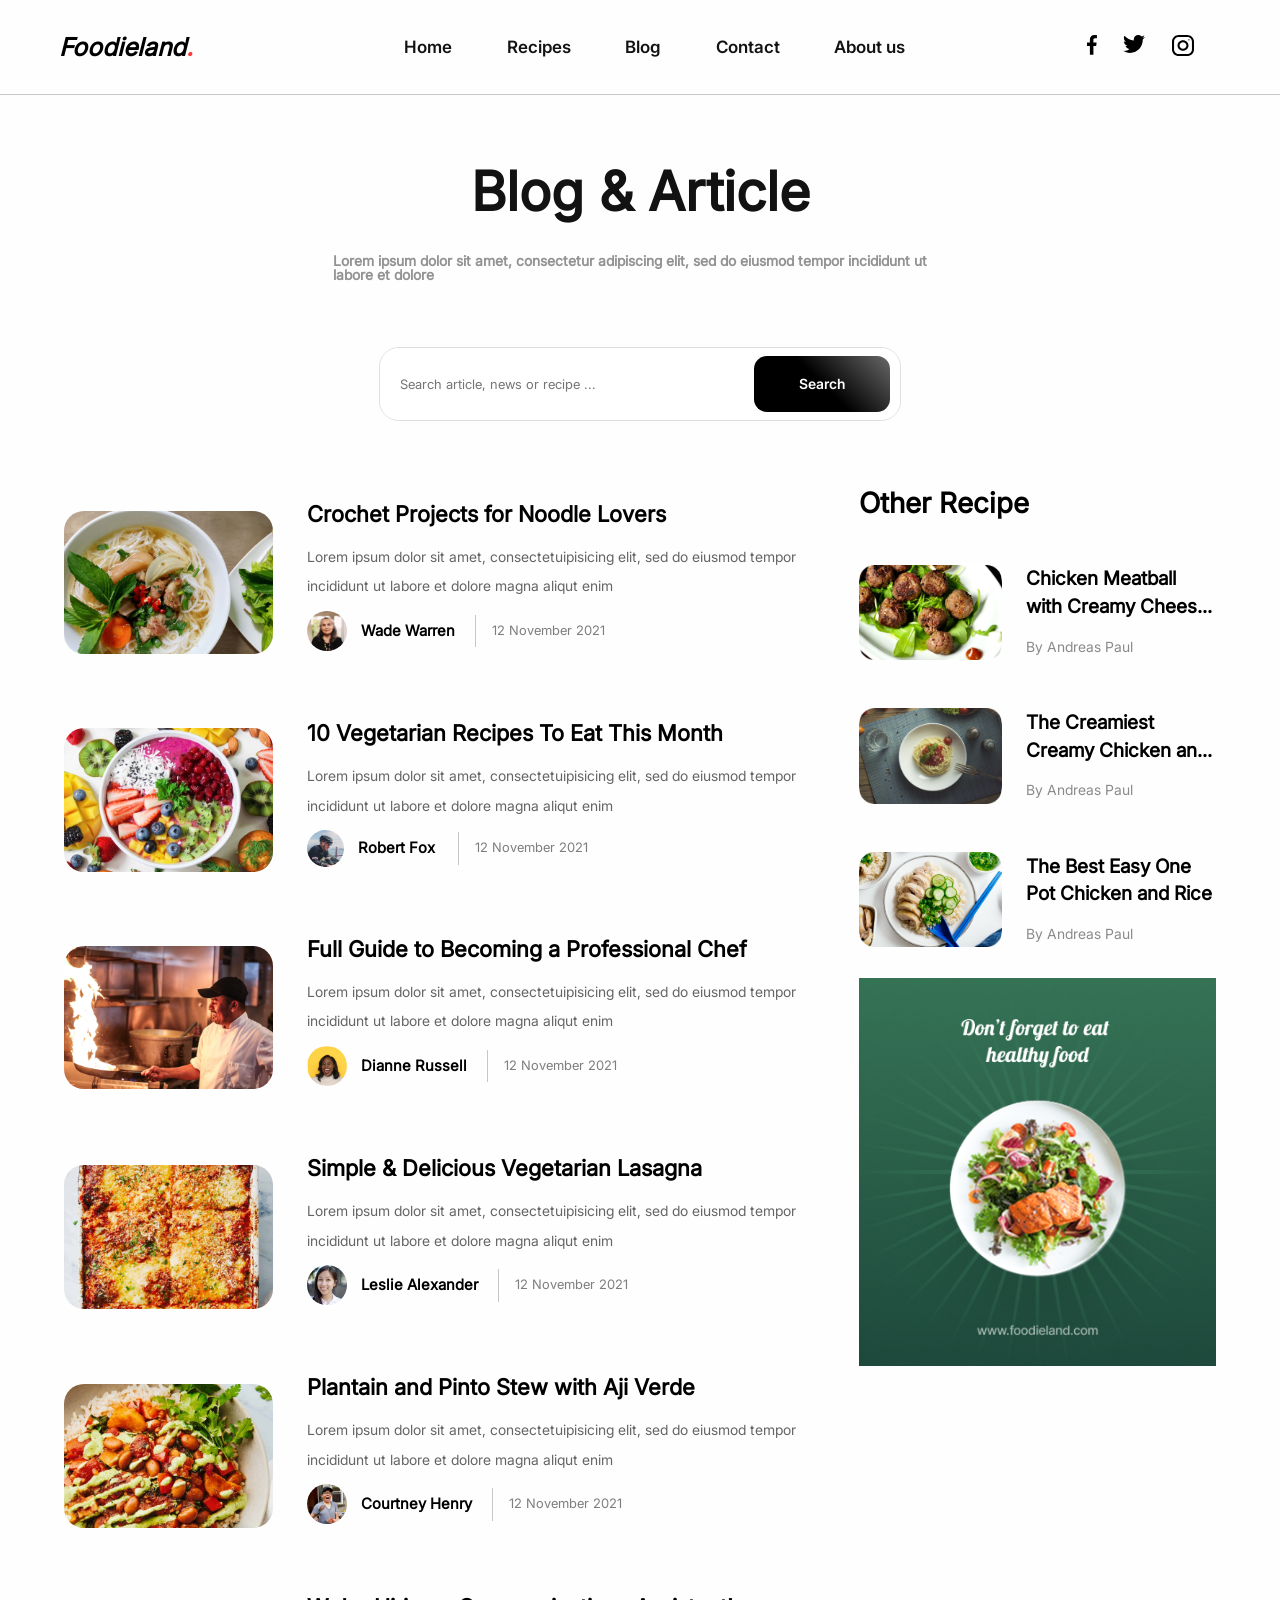
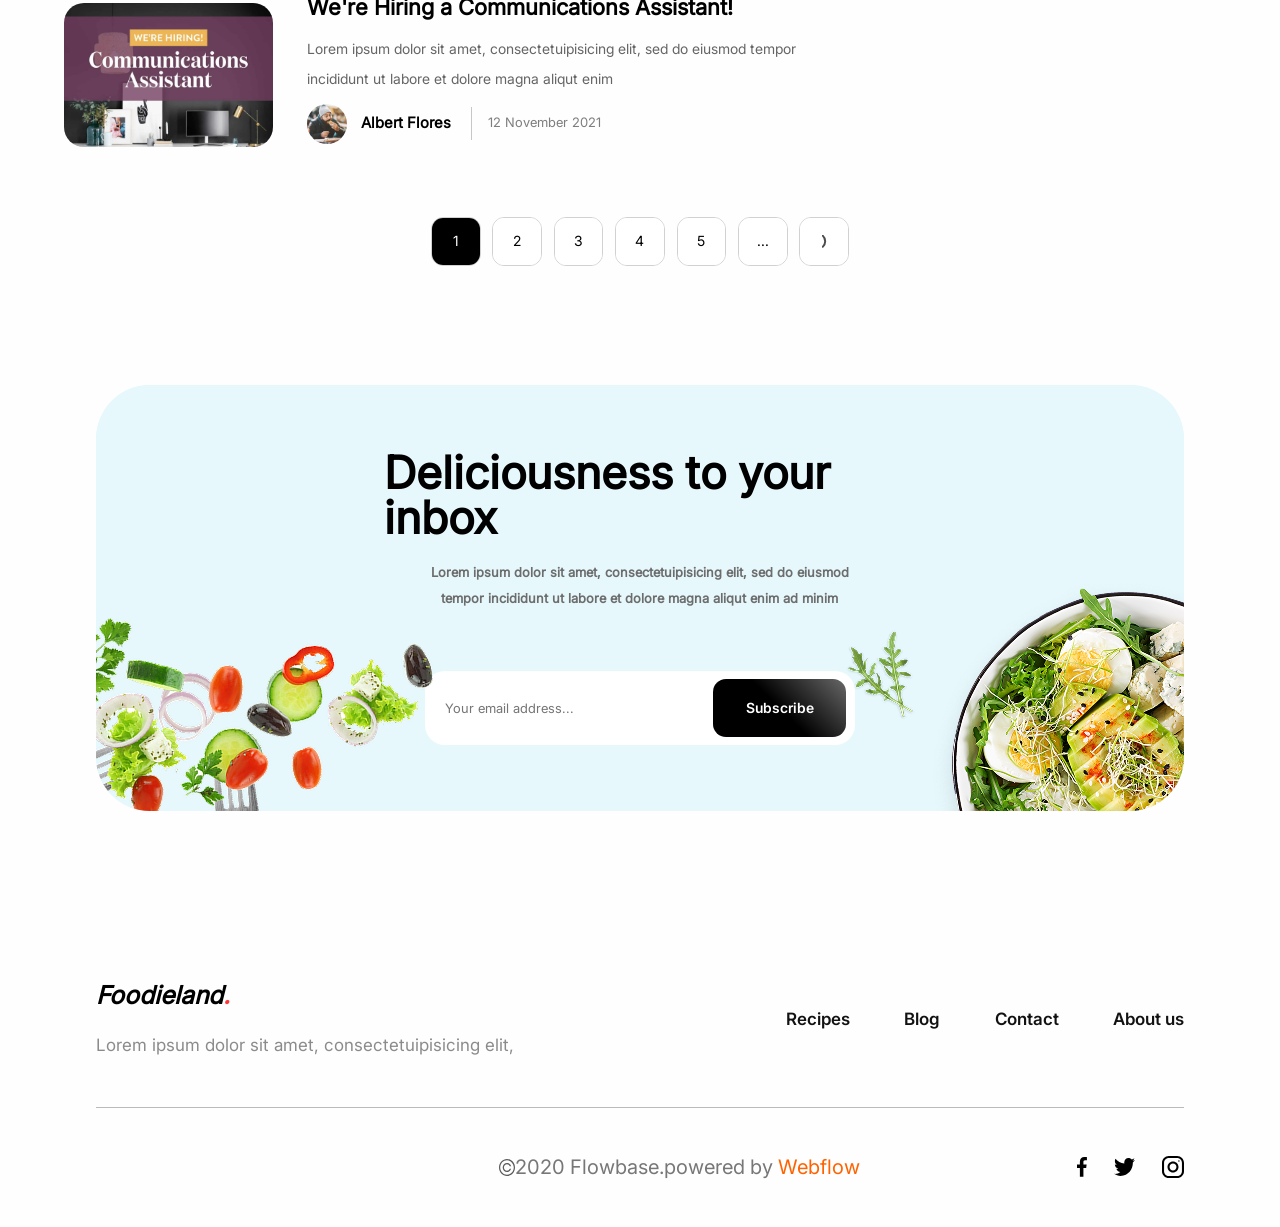
==== html/blog.html @ 805e1e88 "first phase was complete" ====
<!DOCTYPE html>
<html lang="en">
<head>
    <meta charset="UTF-8">
    <meta name="viewport" content="width=device-width, initial-scale=1.0">
    <title>Blog & Article</title>
    <link rel="stylesheet" href="../css/reset.css">
    <link rel="stylesheet" href="../css/style.css">
</head>
<body>
    <header>
        <span class="logo">
            Foodieland<span>.</span>
        </span>
        <ul class="menu">
            <li class="font-SemiBold">Home</li>
            <li class="font-SemiBold">Recipes</li>
            <li class="font-SemiBold">Blog</li>
            <li class="font-SemiBold">Contact</li>
            <li class="font-SemiBold">About us</li>
        </ul>
        <ul class="social">
            <li><a href="#"><img src="../icons/001-facebook.svg"></a></li>
            <li><a href="#"><img src="../icons/003-twitter.svg"></a></li>
            <li><a href="#"><img src="../icons/004-instagram.svg"></a></li>
        </ul>
    </header>
    <!-- main content -->
     <main class="full-w">
        <div class="blog-main">
            <h1 class="title">Blog & Article</h1>
            <h2 class="subtitle">Lorem ipsum dolor sit amet, consectetur adipiscing elit, sed do eiusmod tempor incididunt ut labore et dolore</h2>
            <div class="row-input no-blur">
                <input type="text" placeholder="Search article, news or recipe ..." class="email-input no-blur" name="Search" id="Search">
                <input type="submit"  name="Search" id="Search" class="email-botton font-SemiBold no-blur" value="Search">
            </div>
        </div>
         <!-- Ingredients section -->
          <section class="ingredients-section with-container-2">
            <div class="send-deta-ingredients-wrappper">
                <ul class="blog-item-wrapper">
                    <li class="blog-item">
                        <div class="blog-item-img">
                            <img src="../img/BlogListPage/Mask Group.png">
                        </div>
                        <div class="blog-item-content">
                            <div class="top-content">
                                <h3 class="title">Crochet Projects for Noodle Lovers</h3>
                                <h4 class="description">
                                    Lorem ipsum dolor sit amet, consectetuipisicing elit, sed do
                                    eiusmod tempor incididunt ut labore et dolore magna aliqut enim
                                </h4>
                            </div>
                            <ul class="blog-item-details">
                                <li>
                                    <img src="../img/BlogListPage/Ellipse 2 (5).svg">
                                    <h5>Wade Warren</h5>
                                </li>
                                <li>
                                    <h5>12 November 2021</h5>
                                </li>
                            </ul>
                        </div>
                    </li>
                    <li class="blog-item">
                        <div class="blog-item-img">
                            <img src="../img/BlogListPage/Mask Group (1).png">
                        </div>
                        <div class="blog-item-content">
                            <div class="top-content">
                                <h3 class="title">10 Vegetarian Recipes To Eat This Month</h3>
                                <h4 class="description">
                                    Lorem ipsum dolor sit amet, consectetuipisicing elit, sed do
                                    eiusmod tempor incididunt ut labore et dolore magna aliqut enim
                                </h4>
                            </div>
                            <ul class="blog-item-details">
                                <li>
                                    <img src="../img/BlogListPage/Ellipse 2 (4).svg">
                                    <h5>Robert Fox</h5>
                                </li>
                                <li>
                                    <h5>12 November 2021</h5>
                                </li>
                            </ul>
                        </div>
                    </li>
                    <li class="blog-item">
                        <div class="blog-item-img">
                            <img src="../img/BlogListPage/Mask Group (2).png">
                        </div>
                        <div class="blog-item-content">
                            <div class="top-content">
                                <h3 class="title">Full Guide to Becoming a Professional Chef</h3>
                                <h4 class="description">
                                    Lorem ipsum dolor sit amet, consectetuipisicing elit, sed do
                                    eiusmod tempor incididunt ut labore et dolore magna aliqut enim
                                </h4>
                            </div>
                            <ul class="blog-item-details">
                                <li>
                                    <img src="../img/BlogListPage/Ellipse 2 (3).svg">
                                    <h5>Dianne Russell</h5>
                                </li>
                                <li>
                                    <h5>12 November 2021</h5>
                                </li>
                            </ul>
                        </div>
                    </li>
                    <li class="blog-item">
                        <div class="blog-item-img">
                            <img src="../img/BlogListPage/Mask Group (3).png">
                        </div>
                        <div class="blog-item-content">
                            <div class="top-content">
                                <h3 class="title">Simple & Delicious Vegetarian Lasagna</h3>
                                <h4 class="description">
                                    Lorem ipsum dolor sit amet, consectetuipisicing elit, sed do
                                    eiusmod tempor incididunt ut labore et dolore magna aliqut enim
                                </h4>
                            </div>
                            <ul class="blog-item-details">
                                <li>
                                    <img src="../img/BlogListPage/Ellipse 2 (2).svg">
                                    <h5>Leslie Alexander</h5>
                                </li>
                                <li>
                                    <h5>12 November 2021</h5>
                                </li>
                            </ul>
                        </div>
                    </li>
                    <li class="blog-item">
                        <div class="blog-item-img">
                            <img src="../img/BlogListPage/Mask Group (4).png">
                        </div>
                        <div class="blog-item-content">
                            <div class="top-content">
                                <h3 class="title">Plantain and Pinto Stew with Aji Verde</h3>
                                <h4 class="description">
                                    Lorem ipsum dolor sit amet, consectetuipisicing elit, sed do
                                    eiusmod tempor incididunt ut labore et dolore magna aliqut enim
                                </h4>
                            </div>
                            <ul class="blog-item-details">
                                <li>
                                    <img src="../img/BlogListPage/Ellipse 2 (1).svg">
                                    <h5>Courtney Henry</h5>
                                </li>
                                <li>
                                    <h5>12 November 2021</h5>
                                </li>
                            </ul>
                        </div>
                    </li>
                    <li class="blog-item">
                        <div class="blog-item-img">
                            <img src="../img/BlogListPage/Mask Group (5).png">
                        </div>
                        <div class="blog-item-content">
                            <div class="top-content">
                                <h3 class="title">We're Hiring a Communications Assistant!</h3>
                                <h4 class="description">
                                    Lorem ipsum dolor sit amet, consectetuipisicing elit, sed do
                                    eiusmod tempor incididunt ut labore et dolore magna aliqut enim
                                </h4>
                            </div>
                            <ul class="blog-item-details">
                                <li>
                                    <img src="../img/BlogListPage/Ellipse 2.svg">
                                    <h5>Albert Flores</h5>
                                </li>
                                <li>
                                    <h5>12 November 2021</h5>
                                </li>
                            </ul>
                        </div>
                    </li>
                </ul>
            </div>
            <!-- other recipe item -->
            <div class="other-recipe">
                <h3 class="other-recipe-title">Other Recipe</h3>
                <!-- item1 -->
                <div class="other-recipe-item">
                    <div class="image-wrapper">
                        <img src="../img/Recipe-Details/Mask Group.png">
                    </div>
                    <div class="recipe-item-detail">
                        <h3 class="recipe-item-title">
                            Chicken Meatball
                            with Creamy Chees...
                        </h3>
                        <h4 class="recipe-item-author">
                            By Andreas Paul
                        </h4>
                    </div>
                </div>
                <!-- item2 -->
                <div class="other-recipe-item">
                    <div class="image-wrapper">
                        <img src="../img/Recipe-Details/Mask Group (1).png">
                    </div>
                    <div class="recipe-item-detail">
                        <h3 class="recipe-item-title">
                            The Creamiest
                            Creamy Chicken an...
                        </h3>
                        <h4 class="recipe-item-author">
                            By Andreas Paul
                        </h4>
                    </div>
                </div>
                <!-- item3 -->
                <div class="other-recipe-item">
                    <div class="image-wrapper">
                        <img src="../img/Recipe-Details/Mask Group (2).png">
                    </div>
                    <div class="recipe-item-detail">
                        <h3 class="recipe-item-title">
                            The Best Easy One
                            Pot Chicken and Rice
                        </h3>
                        <h4 class="recipe-item-author">
                            By Andreas Paul
                        </h4>
                    </div>
                </div>
                <img src="../img/homepage/Ads.png">
            </div>
          </section>
          <nav class="blog-pagination">
            <ul>
                <li class="active"><a href="#">1</a></li>
                <li><a href="#">2</a></li>
                <li><a href="#">3</a></li>
                <li><a href="#">4</a></li>
                <li><a href="#">5</a></li>
                <li><a href="#">...</a></li>
                <li><a href="#"><img src="../img/BlogListPage/Vector 8.svg"></a></li>
            </ul>
          </nav>
         <section class="email-box m-t-section with-container">
            <div class="layer-2"></div>
            <form class="get-deta no-blur" action="post">
                <h2 class="overlay no-blur">
                    Deliciousness to your inbox
                </h2>
                <h3 class="overlay no-blur">
                    Lorem ipsum dolor sit amet, consectetuipisicing elit, sed do eiusmod tempor 
                    incididunt ut labore et dolore magna aliqut enim ad minim
                </h3>
                <div class="row-input no-blur">
                    <input type="text" placeholder="Your email address..." class="email-input no-blur" name="email-box" id="email-box">
                    <input type="submit"  name=" Subscribe" id="Subscribe" class="email-botton font-SemiBold no-blur" value="Subscribe">
                </div>
            </form>
                <div class="image-wrapper-left">
                    <img src="../img/homepage/salad.png" alt="">
                </div>
                <div class="image-wrapper-right">
                    <img src="../img/homepage/Photo.png" alt="">
                </div>
         </section>
     </main>
     <footer class="footer m-t-section with-container">
        <div class="top-footer">
            <div class="top-left-wrapper">
                <span class="logo">
                    Foodieland<span>.</span>
                </span>
                <h3>
                    Lorem ipsum dolor sit amet, consectetuipisicing elit, 
                </h3>
            </div>
            <div class="top-right-wrapper">
                <ul class="menu-footer">
                    <li class="font-SemiBold">Recipes</li>
                    <li class="font-SemiBold">Blog</li>
                    <li class="font-SemiBold">Contact</li>
                    <li class="font-SemiBold">About us</li>
                </ul>
            </div>
        </div>
        <div class="bottom-footer">
            <div class="left-footer">
                <img src="../icons/copyright.svg" class="copy-right">
                <h3 class="first-p">2020 Flowbase.powered by</h3>
                <h3 class="second-p">Webflow</h3>
            </div>
            <ul class="social-footer">
            <li><a href="#"><img src="../icons/001-facebook.svg"></a></li>
            <li><a href="#"><img src="../icons/003-twitter.svg"></a></li>
            <li><a href="#"><img src="../icons/004-instagram.svg"></a></li>
            </ul>
        </div>
     </footer>
     <script src="../js/input-component.js"></script>
</body>
</html>
---- css/style.css ----
/* global-class  */
.full-w {
    width: 100%;
}

.with-container {
    width: 85%;
}

.with-container-2 {
    width: 90%;
}

.m-t-section {
    margin-top: 12rem;
}

/* header-content  */
header {
    width: 100%;
    padding: 3.5rem 6rem;
    border-bottom: 1px solid #c8c8c8;
    display: flex;
    justify-content: space-between;
}

.logo {
    font-size: 2.5rem;
    font-style: italic;
    font-weight: bold;
}

.logo span {
    color: #ff3939;
}

.menu {
    display: flex;
    padding-top: 0.37rem;
    margin-left: 3rem;
}

.menu li {
    font-size: 1.76rem;
    margin-right: 5.5rem;
    color: #121212;
    transform: translateY(0px);
    transition: all .2s ease;
    cursor: pointer;
}

.menu li:hover {
    transform: translateY(2px);
    color: #df3756;
}

.menu li:last-child{
    margin-right: 0;
}

.social {
    display: flex;
}

.social li {
    margin-right: 2.7rem;
    transform: translateY(0px);
    transition: all .2s ease;
}

.social li:hover {
    transform: translateY(2px)
}

.social li img {
    max-height: 2.2rem;
}

main {
    display: flex;
    flex-direction: column;
    align-items: center;
    margin-top: 4rem;
}

/* slider content  */

.slider {
    display: flex;
    width: 100%;
    overflow: hidden;
    position: relative;
    height: 54rem;
}

.slider-item {
    width: 85%;
    height: 92%;
    background-color: #e6f9fd;
    border-radius: 45px;
    position: absolute;
    top: 4%;
    display: flex;
    overflow: hidden;
}

.slider-item:nth-child(1) {
    left: -81.5%;
}

.slider-item:nth-child(2) {
    left: 0;
    right: 0;
    top: 0;
    margin: auto;
    height: 100%;
}

.slider-item:nth-child(3) {
    right: -81.5%;
}

/* slider right content */

.right-wrapper {
    position: relative;
    width: 50%;
    height: 100%;
}

.slider-image {
    width: 100%;
    height: 100%;
    object-fit: cover;
}

.slider-badge {
    position: absolute;
    left: -9%;
    max-width: 12rem;
    top: 9%;
    transition: transform 1s ease;
    z-index: 2;
}

.slider-badge:hover {
    transform: rotate(360deg);
}

/* left wrapper content */

.slider-row-top {
    display: flex;
    flex-direction: column;
    width: 100%;
    height: fit-content;
}

.left-wrapper {
    width: 50%;
    display: flex;
    flex-direction: column;
    justify-content: space-between;
    padding: 4rem;
}

.hot-recepies {
    background-color: #fff !important;
    box-shadow: 6px 4px 14px -5px rgba(0, 0, 0, 0.26);
}

.mark {
    display: flex;
    padding: 1rem 1.5rem;
    width: fit-content;
    height: auto;
    border-radius: 30px;
    align-items: center;
    font-size: 1.2rem;
    background-color: #dbedf1;
    

}

.mark img {
    max-height: 2rem;
    margin-right: 1rem;
}

.slider-title {
    margin-top: 2.7rem;
    font-size: 6rem;
    max-width: 80%;
    line-height: 7.8rem;
}

.slider-p {
    margin-top: 2rem;
    font-size: 1.6rem;
    max-width: 96%;
    line-height: 2.8rem;
    color: #676767;
}

.mark-row {
    display: flex;
    width: 37%;
    justify-content: space-between;
    margin-top: 2.5rem;
    
}

.mark-row .mark {
    width: 12rem !important;
    margin-right: 1.5rem;
    padding: 0.8rem 1.2rem;
    font-size: 1.12rem;
    color: #4f4f4f;
    white-space: nowrap;
    cursor: pointer;
    transition: all .7s ease;

}

.mark-row .mark:hover {
    padding: 7% 180% 7% 10%;
    color: #ffffff;
    font-size: 1.5rem;
    background-color: #84c5f7;
    margin: 0 1rem;
    box-shadow: 6px 20px 30px -5px rgba(0, 0, 0, 0.26);
}


.mark pre{
  font-size: 0;
  opacity: 0;
  transform: translateY(10px);
  transition: 0.4s ease-out;

}

.mark:hover pre {
  font-size: 1.5rem;
  font-style: italic;
  color: #ffffff;
  height: 100%;
  width: 100%;
  opacity: 1;
  transform: translateY(0);
}

.mark-row .mark img {
    max-height: 1.7rem;
    margin-right: 0.7rem;
}

.slider-row-bottom {
    display: flex;
    justify-content: space-between;
    align-items: center;
    width: 100%;
    height: fit-content;
}

.author-wrapper {
    display: flex;
    align-items: center;
    transition: all .5s ease-out;
}

.author-wrapper:hover {
    scale: 1.1;
    margin-left: 1.5rem;
    background-color: rgb(255, 255, 255,0.5);
    border-radius: 30px;
    padding-right:1.5rem;
    box-shadow: 12px 20px 15px -5px rgba(0, 0, 0, 0.26);
}

.author-wrapper img {
    max-width: 4rem;
    margin-right: 1.5rem;
}

.author-wrapper ul {
    display: flex;
    flex-direction: column;
}

.author-wrapper ul li {
    font-size: 1.23rem;
}

.author-wrapper ul li:nth-child(1) {
    margin-bottom: 0.7rem;
}

.slider-btn {
    display: flex;
    width: fit-content;
    padding: 1.2rem 2.4rem 1.3rem;
    height: fit-content;
    border: none;
    background-color: #000000;
    font-size: 1.1rem;
    color: #e6f9fd;
    align-items: center;
    border-radius: 13px;
    cursor: pointer;
    background: linear-gradient(45deg, #000000, #000000, #bebebe);
    background-size: 200%;
    transform: translateY(0px);
    transition: all .7s ease;
}

.slider-btn:hover {
    scale: 1.25;
    background-position: right;
    box-shadow: 12px 20px 15px -5px rgba(0, 0, 0, 0.26);
}

.slider-btn img {
    max-width: 2rem;
    margin-left: 1.5rem;
}

/* category section */

.category {
    display: flex;
    flex-direction: column;
}

.row-title {
    display: flex;
    justify-content: space-between;
    align-items: center;
}

.row-title h2 {
    font-size: 3rem;
    padding-bottom: 1.6rem;
}

.row-title a {
    display: flex;
    padding: 1.6rem 1.8rem;
    background-color: #e6f9fd;
    border-radius: 12px;
    font-size: 1.4rem;
    color: #121212;
    transition: all .4s ease;
}

.row-content {
    display: flex;
    align-items: center;
    justify-content: space-between;
    margin-top: 4.5rem;
}

.category-item {
    width: 14%;
    border-radius: 32px;
    overflow: hidden;
    display: flex;
    flex-direction: column;
    justify-content: space-between;
    align-items: center;
    padding-bottom: 3rem;
    position: relative;
    height: 19rem;
    transition: all .7s ease;
}

.category-item .bg {
    position: absolute;
    bottom: 0;
    width: 100%;
    height: 70%;
    z-index: 1;
}

.category-item .bg-1 {
    background: linear-gradient(180deg, #fefefe, #f7f8f5, #f1f3ed);
    transition: all 0.7s;
}

.category-item .bg-2 {
    background: linear-gradient(180deg, #fefefe, #f8fcf6, #f1f9ed);
}

.category-item .bg-3 {
    background: linear-gradient(180deg, #fefefe, #fcf4f3, #f9eae9);
}

.category-item .bg-4 {
    background: linear-gradient(180deg, #fefefe, #fdfaf3, #fdf6e8);
}

.category-item .bg-5 {
    background: linear-gradient(180deg, #fefefe, #fff6e4, #ffaa0039);
}

.category-item .bg-6 {
    background: linear-gradient(180deg, #fefefe, #f8f2f2, #65000037);
}

.category-item img {
    max-width: 50%;
    z-index: 2;
}

.category-item h3 {
    font-size: 1.7rem;
    z-index: 2;
}

.shadow-1 {
    filter: drop-shadow(7px 17px 13px #d9dad6);
}

.shadow-2 {
    filter: drop-shadow(7px 17px 13px #cde0ce);
}

.shadow-3 {
    filter: drop-shadow(7px 17px 13px #f3d8d6);
}

.shadow-4 {
    filter: drop-shadow(7px 17px 13px #f9f0de);
}

.shadow-5 {
    filter: drop-shadow(7px 17px 13px #efe6d7);
}

.shadow-6 {
    filter: drop-shadow(7px 17px 13px #f6d2d3);
}

.category-item:hover {
    scale: 1.17;
    border-bottom: rgb(255, 130, 151)000000 solid;
    border-radius: 10px;
    border-width: 5px;
    margin-left: 5%;
    margin-right: 5%;
}

.row-title a:hover{
    color: #83e2ff;
    background-color: #000000c1;
    scale: 1.1;
    border-radius: 25px;
}

/* product section */

.product-section {
    display: flex;
    flex-direction: column;
    align-items: center;
}

.title {
    font-size: 3.5rem;
    margin-bottom: 2rem;
}

.description {
    font-size: 1.6rem;
    max-width: 51%;
    text-align: center;
    line-height: 3rem;
}

.product-section .row-content {
    display: flex;
    align-items: center;
    justify-content: space-between;
}

.product-section .item {
    display: flex;
    flex-direction: column;
    align-items: flex-start;
    padding: 2rem;
    background: linear-gradient(180deg, #fefefe, #f3fbfd, #e6f8fc);
    border-radius: 20px;
    overflow: hidden;
    width: 31%;
    transition: all 0.5s ease-in-out;
}

.product-section .img-wrapper {
    width: 100%;
    height: 26.5rem;
    overflow: hidden;
    border-radius: 20px;
    position: relative;
}

.product-section .img-wrapper .image {
    width: 100%;
    height: 100%;
}

.product-section .like-btn {
    position: absolute;
    top: 6%;
    right: 4%;
    width: 4.8rem;
    height: 4.8rem;
    background-color: #fff;
    border-radius: 50%;
    display: flex;
    justify-content: center;
    align-items: center;
    transition: all .2s ease;
    cursor: pointer;
}

.product-section .like-btn img {
    max-width: 100%;
}

.product-section .item-title {
    max-width: 98%;
    font-size: 2rem;
    padding-right: 7%;
    padding-left: 1%;
    margin-top: 2rem;
    line-height: 3rem;
    margin-bottom: 2rem;
}

.product-section .row-details {
    display: flex;
    align-items: center;
    padding-left: 1%;
}

.product-section .row-details li {
    display: flex;
    align-items: center;
}

.product-section .row-details li:nth-child(1) {
    margin-right: 2rem;
}

.product-section .row-details img {
    max-width: 2rem;
    margin-right: 1rem;
}

.product-section .row-details h5 {
    font-size: 1.14rem;
    color: #6c6c6c;
}

.item-banner {
    width: 31%;
    height: 100%;
    overflow: hidden;
}

.item-banner img {
    width: 100%;
    height: 100%;
    object-fit: cover;
}


.product-section .item:hover {
    scale: 1.1;
    background: linear-gradient(180deg, #fbfeff84, #69b4ff84, #52d7ff84);
    box-shadow: 0 0 25px rgba(0, 255, 200, 0.3);
    transform: translate(0, -2%);
    animation: illumante 2s ease-in-out infinite;
}

@keyframes illumante {
    0% {
        box-shadow: 0 0 25px rgba(0, 255, 200, 0.3);
    }
    50% {
        box-shadow: 0 0 25px rgba(0, 255, 200, 0.7);
    }
    100% {
        box-shadow: 0 0 25px rgba(0, 255, 200, 0.3);
    }
}

.product-section:hover .img-wrapper img {
    filter: blur(3px) brightness(0.5);
    transition: 0.3s;
}

.product-section .item:hover .img-wrapper img {
    filter: blur(0) brightness(1);
}

/* chief-section */
.chief-section {
    display: flex;
    flex-direction: row-reverse;
    align-items: center;
    justify-content: space-between;
}

.chief-section .right-wrapper {
    position: relative;
    width: 49%;
    display: flex;
    justify-content: center;
}

.color-layer {
    position: absolute;
    bottom: 0;
    right: 0;
    width: 90%;
    height: 100%;
    z-index: 1;
    background: linear-gradient(180deg, #fefefe, #f3fbfd, #e6f8fc);
    border-radius: 20px;
    border-top-left-radius: 0;
    border-top-left-radius: 0;
}

.chief-section .right-wrapper .chief {
    max-width: 92%;
    z-index: 2;
    transform: translateX(-2%);
    transition: all .4s ease;
}

.chief-section .right-wrapper:hover .chief {
    transform: translateX(1%);
}

.chief-layer {
    position: absolute;
    width: 100%;
    height: 100%;
    z-index: 3;
}

.chief-section .chief-layer .images-float {
    width: 100%;
    height: 100%;
    position: relative;
}

.chief-section .chief-layer .images-float li {
    position: absolute;
    width: fit-content;
    height: fit-content;
    transform: scale(0.9);
}

.chief-section .chief-layer .images-float li:nth-child(1) {
    top: 27%;
    right: 4%;
}

.chief-section .chief-layer .images-float li:nth-child(2) {
    top: 3%;
    left: 17%;
}

.chief-section .chief-layer .images-float li:nth-child(3) {
    left: 6%;
    bottom: 20%;
}

.chief-section .chief-layer .images-float li:nth-child(4) {
    top: 12%;
    right: 23%;
}

.chief-section .left-wrapper {
    width: 50%;
    display: flex;
    flex-direction: column;
    height: fit-content;
}

.chief-section .left-wrapper .title {
    font-size: 4rem;
    margin-bottom: 2rem;
    max-width: 79%;
    line-height: 6rem;
    white-space: pre-line;
}

.chief-section .left-wrapper .desc {
    max-width: 100%;
    font-size: 1.4rem;
    color: #707070;
    line-height: 2.2rem;
    margin-bottom: 4rem;
}

.chief-section .left-wrapper a {
    display: flex;
    width: fit-content;
    padding: 1.8rem 3.8rem;
    height: fit-content;
    border: none;
    background: linear-gradient(45deg, #000000, #000000, #8a8a8a);
    font-size: 1.3rem;
    color: #ffffff;
    align-items: center;
    border-radius: 13px;
    cursor: pointer;
    background-size: 200%;
    transform: translateY(0px);
    transition: all .6s ease;
}

.chief-section .left-wrapper a:hover {
    scale: 1.2;
    background-position: right;
    box-shadow: 12px 20px 15px -5px rgba(0, 0, 0, 0.26);
}

/* instagram section */

.instagram-section {
    min-height: 100vh;
    background: linear-gradient(180deg, #fefefe, #f3fbfd, #e6f8fc);
    overflow: hidden;
    display: flex;
    flex-direction: column;
    align-items: center;
    padding-top: 4rem;
    padding-bottom: 5rem;
}

.instagram-section .title {
    font-size: 3.5rem;
    margin-bottom: 3rem;
}

.instagram-section .desc {
    max-width: 46%;
    font-size: 1.44rem;
    color: #575757;
    line-height: 2.2rem;
    margin-bottom: 7rem;
    text-align: center;
}

.instagram-section .social-list {
    display: flex;
    align-items: center;
    justify-content: space-between;
    margin-bottom: 6rem;
}

.instagram-section .social-list li {
    width: 24%;
    transition: all .4s ease-in;
}

.instagram-section .social-list li:hover {
    scale: 1.17;
    border-bottom: rgb(0, 98, 255)000000 solid;
    border-radius: 10px;
    border-width: 5px;
    margin-left: 5%;
    margin-right: 5%;
}


.instagram-section .social-list li a {
    width: 100%;
    display: flex;
    justify-content: center;
}

.instagram-section .social-list li a img {
    max-width: 100%;
    border-radius: 8px;
}

.instagram-section .btn-link {
    display: flex;
    width: fit-content;
    padding: 1.6rem 2.6rem;
    height: fit-content;
    border: none;
    background-color: #000000;
    font-size: 1.2rem;
    color: #ffffff;
    align-items: center;
    border-radius: 13px;
    cursor: pointer;
    background: linear-gradient(45deg, #000000, #000000, #888888);
    background-size: 200%;
    transform: translateY(0px);
    transition: all .7s ease;
}

.instagram-section .btn-link:hover {
    scale: 1.2;
    background-position: right;
    box-shadow: 12px 20px 15px -5px rgba(0, 0, 0, 0.26);
}

.instagram-section .btn-link img {
    max-width: 2rem;
    margin-left: 1.5rem;
}

.like-more {
    display: flex;
    flex-direction: column;
    height: fit-content;
    align-items: center;
}

.description-like-more {
    display: flex;
    justify-content: space-between;
    align-items: center;
    width: 100%;
}

.description-like-more h2 {
    font-size: 4.7rem;
    width: 54rem;
    line-height: 5rem;
}

.description-like-more p {
    font-size: 1.6rem;
    width: 57rem;
    line-height: 2.3rem;
    color: #656565;
    margin-right: 4rem;
}

.product-like-more {
    display: flex;
    align-items: center;
    justify-content: space-between;
    margin-top: 6rem;
}

.main-li-layout {
    display: flex;
    width: 100%;
    justify-content: space-between;
    padding: 0;
    flex-wrap: wrap;
    align-items: center;
}

.product-like-more .item {
    display: flex;
    flex-direction: column;
    align-items: flex-start;
    border-radius: 20px;
    overflow: hidden;
    width: 23%;
    transition: all 0.5s ease-in-out;
    padding-bottom: 1rem;
}


.product-like-more .item:nth-child(4n+1) {
    padding-left: 0;
}

.product-like-more .item:nth-child(4n) {
    padding-right: 0;
    margin-bottom: 4rem;
    transform: translateY(1.95rem);
}

.product-like-more .item:last-child {
    margin-bottom: 0;
    transform: translateY(0);
}

.product-like-more .img-wrapper {
    display: flex;
    justify-content: center;
    width: 100%;
    height: 18.5rem;
    overflow: hidden;
    border-radius: 20px;
    position: relative;
}

.product-like-more .image {
    width: 93%;
    height: 100%;
    object-fit: contain;
}

.product-like-more .like-btn {
    position: absolute;
    top: 6%;
    right: 9%;
    width: 4.4rem;
    height: 4.4rem;
    background-color: #fff;
    border-radius: 50%;
    display: flex;
    justify-content: center;
    align-items: center;
    transition: all .2s ease;
    cursor: pointer;
}

.product-like-more .like-btn img {
    max-width: 100%;
}

.product-like-more .item-title {
    max-width: 93%;
    font-size: 1.7rem;
    margin-top: 2rem;
    line-height: 3rem;
    margin-bottom: 1.6rem;
    padding-left: 1.6rem;
    -webkit-box-orient: vertical;
    -webkit-line-clamp: 2;
    overflow: hidden;
    text-overflow: ellipsis;
    display: -webkit-box;
}

.product-like-more .row-details {
    display: flex;
    align-items: center;
    padding: 0;
    width: 70% !important;
    padding-left: 1.6rem;
}

.product-like-more .row-details li {
    display: flex;
    align-items: center;
}

.product-like-more .row-details li:first-of-type {
    margin-right: 1rem;
}

.product-like-more .row-details img {
    max-width: 2rem;
    margin-right: 1rem;
}

.product-like-more .row-details h5 {
    font-size: 1.14rem;
    color: #6c6c6c;
    white-space: nowrap;
}


.product-like-more .item:hover {
    background: linear-gradient(180deg, #fefefe, #d4fffb9e, #9bfff59e);
    margin-bottom: 4rem;
    padding-bottom: 3rem;
}



.product-like-more:hover .img-wrapper img {
    filter: blur(3px) brightness(0.5);
    transition: 0.3s;
}

.product-like-more .item:hover .img-wrapper img {
    filter: blur(0) brightness(1);
}

.email-box {
    display: flex;
    align-items: center;
    justify-content: center;
    overflow: hidden;
    position: relative;
    background-color: #e6f8fc;
    border-radius: 54px;
    height: 43rem;
    transition: all 0.8s ease-in;
}

.layer-2 {
    display: flex;
    width: 100%;
    height: 100%;
    background-color: #e6f8fc;
    align-items: center;
    justify-content: center;
    border: 0;
    position: absolute;
}

.email-box:hover * {
    filter: blur(10px);
    transition: all 0.8s ease-in-out;
}

.email-box:hover .no-blur {
    filter: none;
}

.overlay {
    z-index: 2;
}

.get-deta {
    display: flex;
    flex-direction: column;
    max-width: 47%;
    align-items: center;
}

.email-box h2 {
    font-size: 4.5rem;
    margin-bottom: 2rem;
    z-index: 3;
}

.get-deta h3 {
    font-size: 1.35rem;
    line-height: 2.6rem;
    margin-bottom: 6rem;
    text-align: center;
    color: #6d6d6d;
    max-width: 90%;
}

.image-wrapper-left {
    position: absolute;
    left: 0%;
    bottom: -1%;
}

.image-wrapper-right {
    position: absolute;
    right: 0%;
    bottom: -1%;
}

.row-input {
    position: relative;
    width: 84%;
    height: 7.5rem;
    display: flex;
    align-items: center;
    position: relative;
    overflow: hidden;
    border-radius: 20px;
    transition: all .3s ease;
    border-left: 0;
}

.row-input::after {
    content: "";
    width: 0%;
    height: 3px;
    background-color: #7792c7;
    position: absolute;
    display: block;
    bottom: 0;
    left: 0;
    right: 0;
    margin: auto;
    opacity: 0;
    border-radius: 20px;
    transition: all 0.5s ease;
}

.row-input:hover:after {
    width: 20%;
    opacity: 1;
}

.email-input {
    position: relative;
    width: 100%;
    height: 100%;
    border: none;
    padding-left: 2rem;
}

.email-botton {
    position: absolute;
    right: 2%;
    width: 31%;
    height: 78%;
    border: none;
    border-radius: 13px;
    font-size: 1.4rem;
    color: #fff;
    background: linear-gradient(45deg, #000000, #000000, #686868);
    cursor: pointer;
    transition: all .5s ease;
}

.email-botton:hover {
    scale: 0.9;
    background-position: right;
    box-shadow: 10px 10px 10px -6px rgba(0, 0, 0, 0.26);
}

.footer {
    display: flex;
    flex-direction: column;
    height: 30rem;
    width: 85%;
}

.top-footer {
    display: flex;
    height: 60%;
    justify-content: space-between;
    border-bottom: 1px solid #bababa;
    width: 100%;
    align-items: center;
}

.top-left-wrapper {
    display: flex;
    flex-direction: column;
    justify-content: space-between;
    align-items: flex-start;
    width: 50%;
    height: 40%;
}

.top-left-wrapper h3 {
    font-size: 1.7rem;
    color: #8b8b8b;
    font-weight: 100;
}

.top-right-wrapper {
    display: flex;
    width: 50%;
    height: 100%;
    align-items: center;
    justify-content: flex-end;
}

.menu-footer {
    display: flex;
}

.menu-footer li {
    font-size: 1.76rem;
    margin-right: 5.5rem;
    color: #121212;
    transform: translateY(0px);
    transition: all .2s ease;
    cursor: pointer;
}

.menu-footer li:hover {
    transform: translateY(2px);
    color: #df3756;
}

.menu-footer li:last-child{
    margin-right: 0;
}

.bottom-footer {
    display: flex;
    justify-content: space-between;
    color: #777;
    width: 63%;
    align-self: end;
    height: 40%;
    align-items: center;
}

.bottom-footer .left-footer {
    display: flex;
    align-items: center;
}

.bottom-footer img {
    max-width: 2.2rem;
}

.first-p {
    font-size: 2rem;
    font-weight: 100;
    white-space: nowrap;
}

.second-p {
    font-size: 2rem;
    font-weight: 100;
    color: #ff6300;
    padding-left: 0.5rem;
}

.copy-right {
    max-height: 1.7rem !important;
}

.social-footer {
    display: flex;
    align-items: center;
}

.social-footer li {
    margin-right: 2.7rem;
    transform: translateY(0px);
    transition: all .2s ease;
}

.social-footer li:nth-child(3) {
    margin-right: 0;
}

.social-footer li:hover {
    transform: translateY(2px)
}

.social-footer li img {
    max-height: 2.2rem;
}

/* recipes details page content */
.main-top {
    display: flex;
    justify-content: space-between;
    align-items: center;
}

.main-top .left-wrapper {
    width: 50%;
    display: flex;
    flex-direction: column;
    justify-content: space-between;
    padding: 4rem 0;
}

.main-top .title {
    font-size: 5.5rem;
    margin-bottom: 5rem;
    white-space: nowrap;
}

.main-top .right-wrapper {
    width: fit-content;
    height: fit-content;
    display: flex;
    align-items: center;
}

.main-top .right-wrapper li {
    display: flex;
    flex-direction: column;
}

.main-top .right-wrapper li:first-of-type {
    margin-right: 2.2rem;
}

.main-top .right-wrapper li div {
    display: flex;
    justify-content: center;
    align-items: center;
    width: 6.5rem;
    height: 6.5rem;
    background: #e6f9fd;
    border-radius: 50%;
    transition: all 0.5s ease;
}

.main-top .right-wrapper li div:hover {
    background: #00d1abd8;
    scale: 1.1;
    border-radius: 30%;
    border: 1.5px dashed;
}

.main-top .right-wrapper li div img {
    max-width: 2.1rem;
}

.main-top .right-wrapper li span {
    font-size: 1.1rem;
    text-align: center;
    margin-top: 1rem;
}

.health-details {
    display: flex;
    align-items: center;
    width: fit-content;
}

.health-details > li {
    border-right: 1px solid #b2b2b261;
    border-width: 2px;
    padding: 0 2rem;
    height: 4rem;
    display: flex;
    align-items: center;
}

.health-details > li:nth-child(1) {
    padding-left: 0;
}

.health-details > li:last-of-type {
    border: none;
}

.main-top .author-wrapper:hover {
    scale: 1;
    box-shadow: none;
    background-color: none;
    border-radius: none;
}

.main-top .author-wrapper ul li {
    font-size: 1.15rem;
}

/* video section content */

.video-section {
    display: flex;
    justify-content: space-between;
    align-items: flex-start;
    flex-wrap: wrap;
}

.video-box {
    width: 65%;
    height: 56rem;
    overflow: hidden;
    border-radius: 30px;
    position: relative;
    display: flex;
    justify-content: center;
    align-items: center;
    transition: all 0.5s ease-in-out;
}

.video-cover {
    width: 100%;
    height: 100%;
    object-fit: cover;
}

.play-btn {
    position: absolute;
    width: 10rem;
    height: 10rem;
    display: flex;
    justify-content: center;
    align-items: center;
    border-radius: 50%;
    background: rgba(255, 255, 255, 0.67);
    backdrop-filter: blur(4px);
    transition: all 0.65s ease-in;
}

.play-btn:hover {
    background: rgba(255, 255, 255, 0.7);
    rotate: 360deg;
}

.video-box:hover img {
    filter: brightness(0.4);
}

.play-icon {
    max-width: 40%;
}

.video-details {
    width: 31%;
    background-color: #E7FAFE;
    border-radius: 20px;
    padding: 4rem 3rem 3rem;
    height: stretch;
    display: flex;
    flex-direction: column;
    justify-content: space-between;
    align-items: center;
}

.video-details .top-content {
    display: flex;
    width: 100%;
    flex-direction: column;
}

.video-details .details-title {
    font-size: 2.5rem;
}

.video-details .details-list {
    display: flex;
    flex-direction: column;
    margin-top: 3.5rem;
}

.video-details .details-list li {
    display: flex;
    align-items: center;
    justify-content: space-between;
    padding-bottom: 1.6rem;
    border-bottom: 2px solid #e4e4e4;
    transition: all 0.5s ease-in-out;
}

.video-details .details-list li:hover {
   color: #ffaa00;
   scale: 1.1;
   padding-bottom: 5%;
    border-bottom: 1px solid #6190ff;
}

.video-details .details-list li:not(:last-of-type) {
    margin-bottom: 2rem;
}

.video-details .details-list li h3 {
    font-size: 1.4rem;
    color: #8d8d8d;
}

.video-details .details-list li h4 {
    font-size: 1.6rem;
}

.details-description {
    font-size: 1.4rem;
    text-align: center;
    line-height: 2.5rem;
    color: #888888;
    width: 94%;
    white-space: pre-line;
}

.video-description {
    font-size: 1.4rem;
    text-align: justify;
    line-height: 2.9rem;
    color: #3d3d3d;
    width: 99%;
    margin: auto;
    margin-top: 4rem;
}

/* Ingredients section */

.ingredients-section {
    display: flex;
    align-items: flex-start;
    justify-content: space-between;
    margin-top: 5rem;
}

.send-deta-ingredients-wrappper {
    width: 65%;
    display: flex;
    flex-direction: column;
}

.send-deta-ingredients {
    width: 100%;
    display: flex;
    flex-direction: column;
}

.send-deta-ingredients:first-of-type {
    margin-bottom: 5rem;
}

.send-deta-ingredients:last-of-type {
    margin-top: 8rem;
}

.ingredients-title {
    font-size: 3.2rem;
    margin-bottom: 3rem;
}

.ingredients-subtitle {
    font-size: 1.9rem;
    margin-bottom: 4rem;
    color: #252525;
}

.send-deta-ingredients ul {
    display: flex;
    flex-direction: column;
}

.send-deta-ingredients li {
    display: flex;
    flex-direction: column;
    align-items: center;
    padding-bottom: 3rem;
    border-bottom: 2px solid #eaeaea;
    width: 100%;
}

.send-deta-ingredients li:not(:last-of-type) {
    margin-bottom: 3rem;
}

.send-deta-ingredients li .ingredients-top {
    display: flex;
    align-items: center;
    height: fit-content;
    width: 100%;
    transition: all 0.5s ease-out;
}

.send-deta-ingredients li:hover .ingredients-top {
    margin-left: 13rem;
    scale: 1.1;
    cursor: pointer;
}

.send-deta-ingredients li .mark-wrapper {
    width: 2.2rem;
    height: 2.2rem;
    border-radius: 50%;
    position: relative;
    overflow: hidden;
    border: 1px solid #000000;
}

.send-deta-ingredients li .mark-wrapper input {
    transform: scale(3);
    position: absolute;
    right: 3px;
    top: 6px;
    cursor: pointer;
}

.send-deta-ingredients li .mark {
    width: 100%;
    height: 100%;
    position: absolute;
    justify-content: center;
    align-items: center;
    background-color: #000000;
    display: none;
}

.send-deta-ingredients li .mark img {
    max-width: 1rem;
    opacity: 0;
}

.send-deta-ingredients li .mark.active {
    display: flex;
}

.send-deta-ingredients li .mark.active img {
    opacity: 1;
}

.send-deta-ingredients li label {
    font-size: 1.6rem;
    margin-left: 1rem;
}

.send-deta-ingredients li label.active {
    text-decoration: line-through;
    opacity: 0.3;
}

.send-deta-ingredients li .ingredients-content {
    display: flex;
    flex-direction: column;
    height: fit-content;
    width: 93%;
    margin-top: 2.5rem;
}

.send-deta-ingredients li .ingredients-content img {
    margin-bottom: 4rem;
    max-width: 100%;
}

.send-deta-ingredients li .ingredients-content p {
    font-size: 1.5rem;
    line-height: 2.8rem;
    color: #656565;
}

.send-deta-ingredients li .ingredients-content p:not(:last-of-type) {
    margin-bottom: 4rem;
}

.like-more-title {
    font-size: 3.5rem;
    margin-bottom: 3rem;
}

/* other recipe item */
.other-recipe {
    width: 31%;
    position: sticky;
    top: 2rem;
}

.other-recipe-title {
    font-size: 2.8rem;
    margin-bottom: 3rem;
}

.other-recipe-item {
    display: flex;
    justify-content: space-between;
    margin-bottom: 1.4rem;
    transition: all 0.6s ease-in-out;
}

.other-recipe-item:hover {
    transform: perspective(500px) rotateY(30deg) translateY(0px);
    background: linear-gradient(135deg, #fbfeff 0%, #d6e7ff 100%);
    padding-left: 5%;
    border-radius: 5px 10px 10px 5px;
    box-shadow: 
        0 0 25px rgba(0, 210, 255, .7),
        0 0 45px rgba(58, 123, 213, .4);
}

.other-recipe-item:last-child {
    margin-bottom: 0;
}

.other-recipe-item .image-wrapper {
    display: flex;
    align-items: center;
    width: 40%;
    height: 13.1rem;
    overflow: hidden;
    border-radius: 35px;
}

.other-recipe-item .image-wrapper img {
    width: 100%;
    height: 100%;
    object-fit: contain;
}

.recipe-item-detail {
    width: 60%;
    display: flex;
    flex-direction: column;
    padding: 1.8rem 0 2.3rem 2.5rem;
    justify-content: space-between;
}

.recipe-item-title {
    font-size: 1.9rem;
    line-height: 2.8rem;
}

.recipe-item-author {
    font-size: 1.4rem;
    color: #8a8a8a;
    font-weight: 100;
}

.other-recipe > img {
    max-width: 100%;
}

/* Blog & Article */
.blog-main {
    display: flex;
    flex-direction: column;
    align-items: center;
    margin-bottom: 2rem;
    width: 80%;
    padding-top: 3rem;
}

.blog-main .title {
    font-size: 5.5rem;
    color: #121212;
    margin-bottom: 3.5rem;
}

.blog-main .subtitle {
    font-size: 1.45rem;
    color: #121212;
    margin-bottom: 6.5rem;
    opacity: 0.45;
    max-width: 60%;
}

.blog-main .row-input {
    border: 1px solid #dedede;
    width: 51%;
    height: 7.5rem;
    transition: all 0.7s ease-in-out;
}

.blog-main .row-input .email-botton {
    width: 26%;
    height: 78%;
}

/* blog item content */
.blog-item-wrapper {
    display: flex;
    flex-direction: column;
    align-items: center;
}

.blog-item {
    display: flex;
    justify-content: space-between;
    align-items: center;
    width: 100%;
    height: fit-content;
    margin-bottom: 2rem;
    border-radius: 20px;
    transition: all 0.5s ease-in-out;
}

.blog-item:hover {
    scale: 1.05;
    background: linear-gradient(90deg,#f5f9ff 0%,#e6efff 30%,#d3dff2 55%,#eaf1ff 80%,#c9d7ea 100%);
}

.blog-item:hover .blog-item-img{
    filter: brightness(0.7) blur(0.75px);
    scale: 0.9;
}


.blog-item:not(:last-of-type) {
    margin-bottom: 3.5rem;
}

.blog-item-img {
    display: flex;
    justify-content: center;
    align-items: center;
    width: 44%;
    overflow: hidden;
    border-radius: 20px;
    transition: all 0.5s ease-in-out;
}

.blog-item-img img {
    max-width: 100%;
}

.blog-item-content {
    display: flex;
    flex-direction: column;
    padding: 1.4rem 0;
    padding-left: 3.5rem;
    justify-content: space-between;
    height: stretch;
}

.blog-item-content .top-content {
    display: flex;
    flex-direction: column;
}

.blog-item-content .title {
    font-size: 2.2rem;
    margin-bottom: 1.6rem;
}

.blog-item-content .description {
    font-size: 1.45rem;
    max-width: 100%;
    text-align: left;
    line-height: 3rem;
    font-weight: 500;
    opacity: 0.6;
}

.blog-item-details {
    display: flex;
    align-items: center;
}

.blog-item-details li {
    display: flex;
    align-items: center;
    padding: 1rem 0;
}

.blog-item-details li:last-of-type {
    margin-left: 2rem;
    padding-left: 1.6rem;
    border-left: 1px solid #c7c7c7;
}

.blog-item-details li img {
    max-width: 28%;
    margin-right: 1.4rem;
}

.blog-item-details li h5 {
    font-size: 1.5rem;
}

.blog-item-details li:last-of-type h5 {
    font-size: 1.3rem;
    opacity: 0.5;
    font-weight: 500;
}

/* blog pagination */
.blog-pagination {
    display: flex;
    align-items: center;
    justify-content: center;
    max-width: 50%;
    margin-top: 3rem;
}

.blog-pagination ul {
    display: flex;
    align-items: center;
    width: fit-content;
}

.blog-pagination ul li {
    width: 5rem;
    height: 5rem;
    border: 1px solid #d1d1d1;
    border-radius: 12px;
    overflow: hidden;
    transition: all 0.5s ease-in-out;
}

.blog-pagination ul li:hover {
    scale: 1.1;
}

.blog-pagination ul li:not(:last-of-type) {
    margin-right: 1.2rem;
}

.blog-pagination ul li a {
    display: flex;
    align-items: center;
    justify-content: center;
    width: 100%;
    height: 100%;
    background-color: #fff;
    color: #000000;
    font-size: 1.4rem;
}

.blog-pagination ul li.active a {
    background-color: #000000;
    color: #fff;
}

.blog-pagination ul li a img {
    max-width: 10%;
    opacity: 0.7;
}
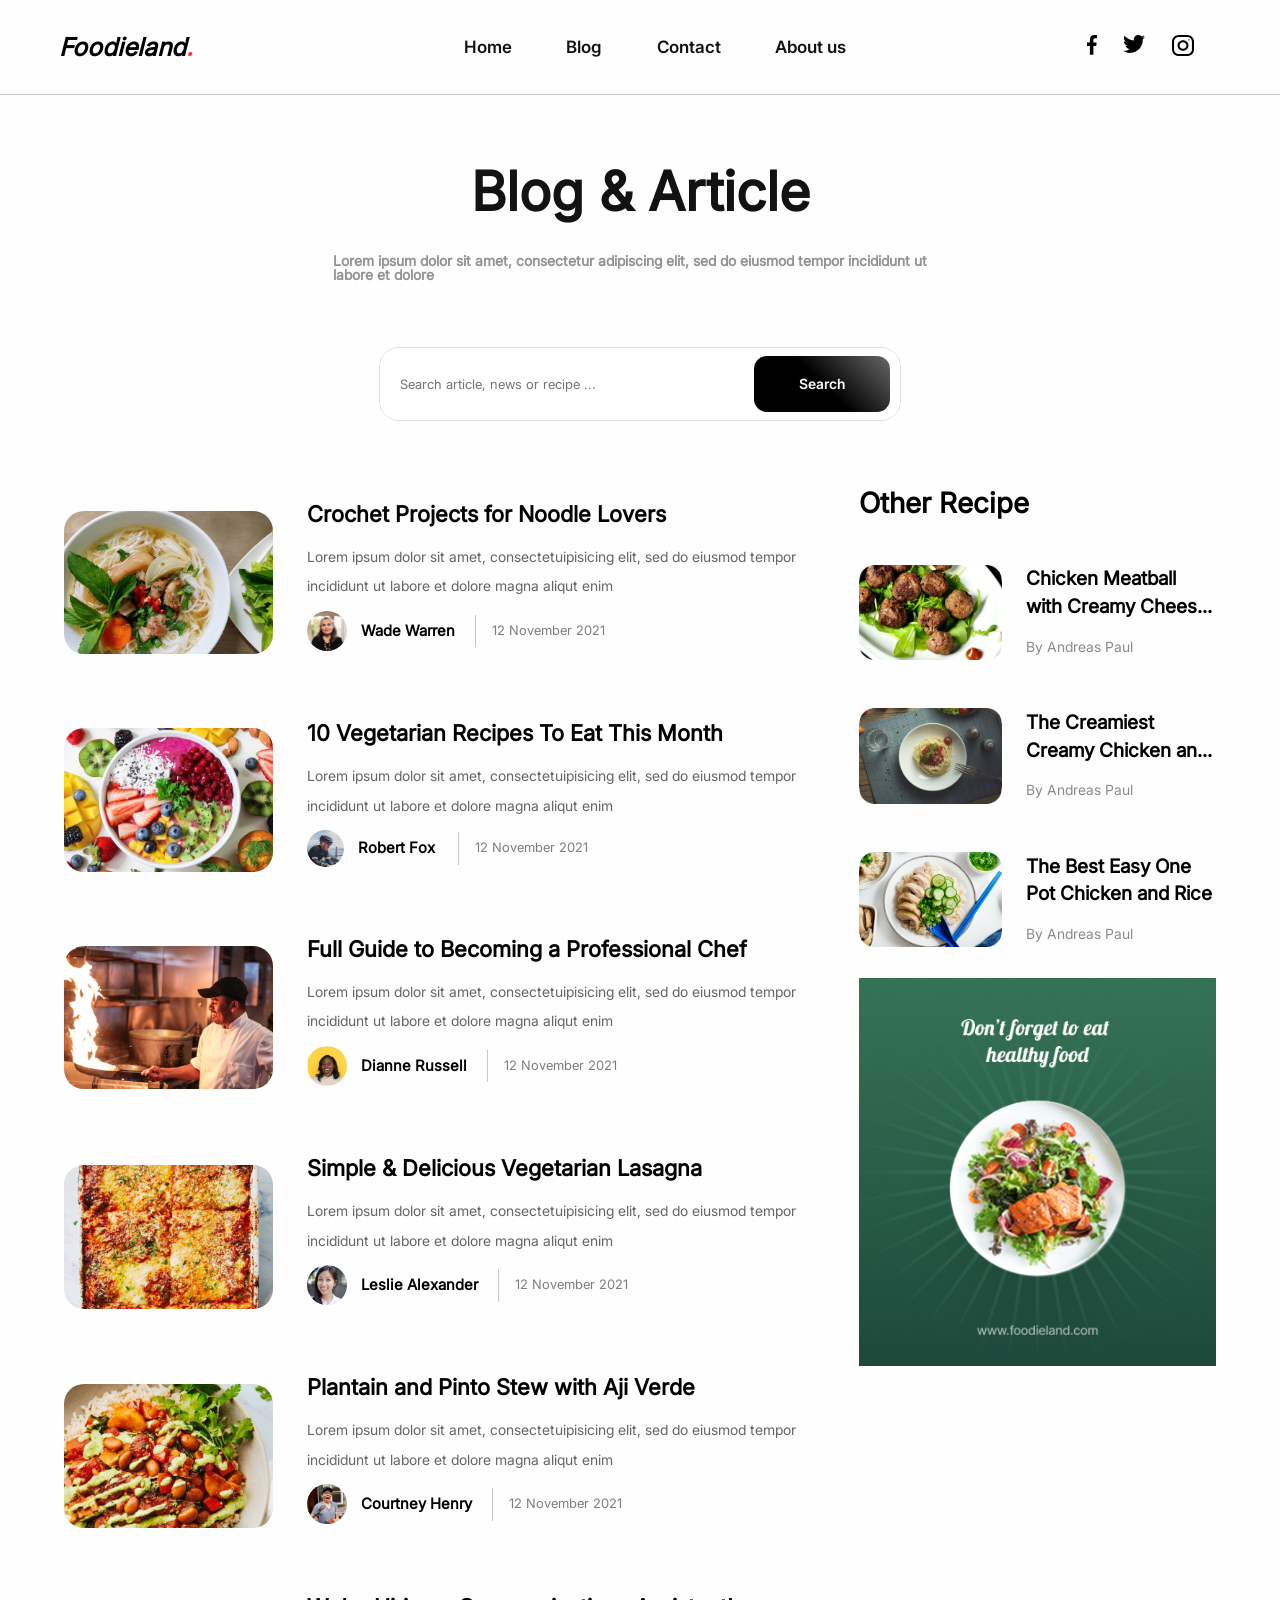
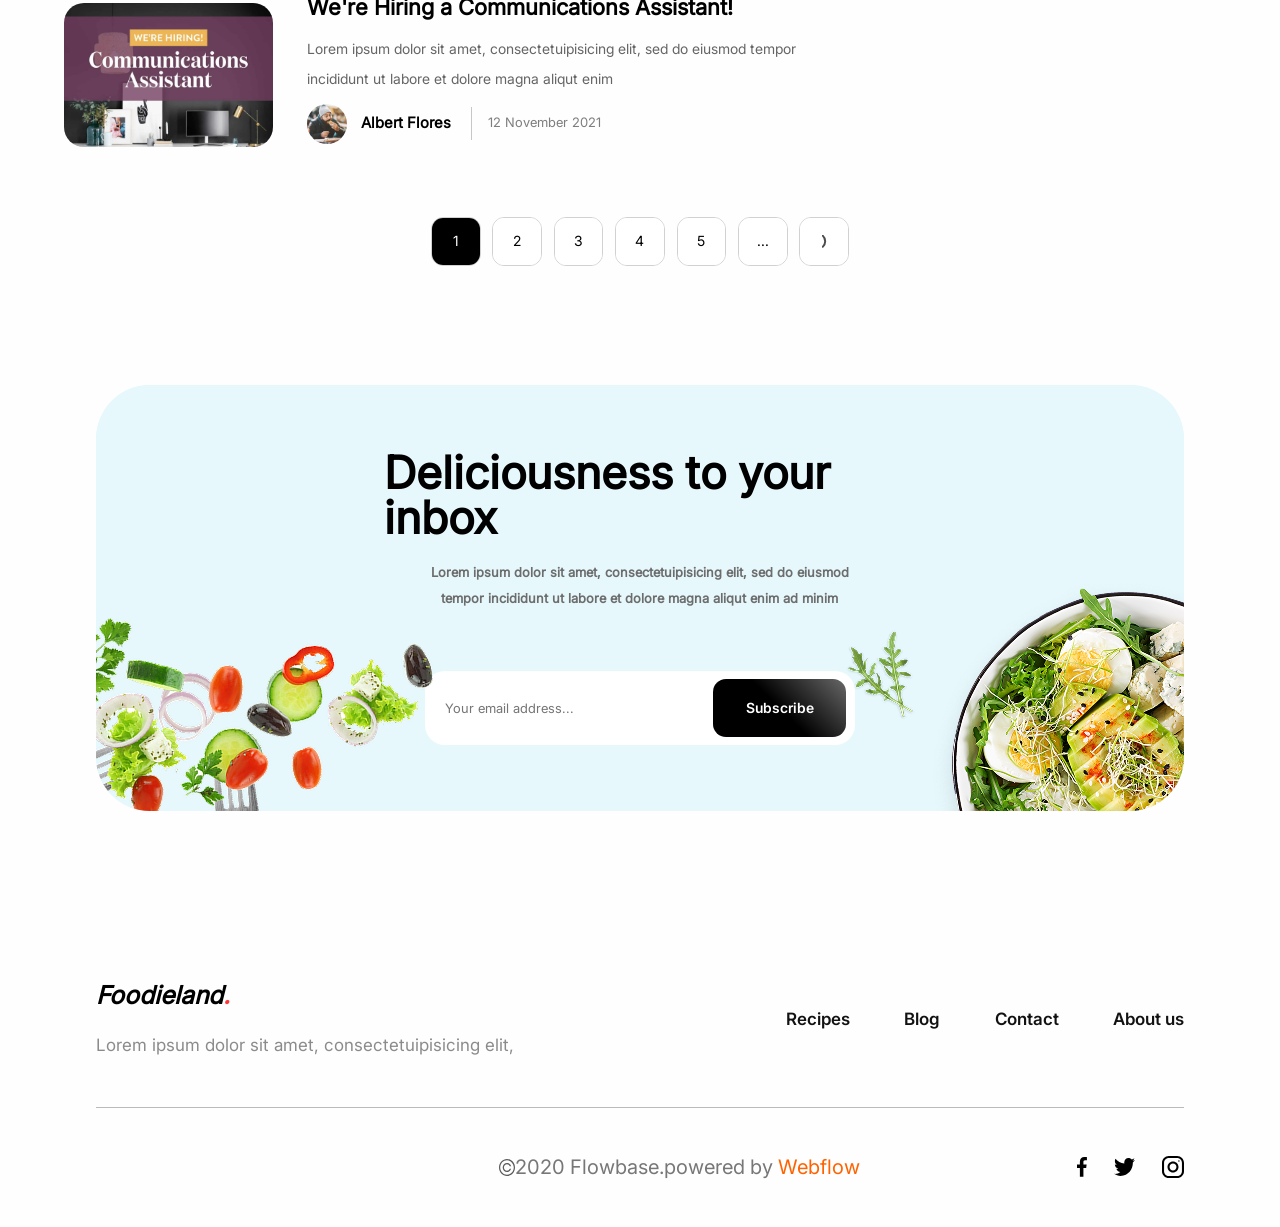
==== commit 3ecd841c: "phase 2 completed" ====
--- a/html/blog.html
+++ b/html/blog.html
@@ -7,17 +7,17 @@
     <link rel="stylesheet" href="../css/reset.css">
     <link rel="stylesheet" href="../css/style.css">
 </head>
+<script src="../js/blog-search.js"></script>
 <body>
     <header>
         <span class="logo">
             Foodieland<span>.</span>
         </span>
         <ul class="menu">
-            <li class="font-SemiBold">Home</li>
-            <li class="font-SemiBold">Recipes</li>
-            <li class="font-SemiBold">Blog</li>
-            <li class="font-SemiBold">Contact</li>
-            <li class="font-SemiBold">About us</li>
+            <li><a class="font-SemiBold" href="index.html">Home</a></li>
+            <li><a class="font-SemiBold" href="blog.html">Blog</a></li>
+            <li><a class="font-SemiBold" href="contact-us.html">Contact</a></li>
+            <li><a class="font-SemiBold" href="contact-us.html">About us</a></li>
         </ul>
         <ul class="social">
             <li><a href="#"><img src="../icons/001-facebook.svg"></a></li>
@@ -31,8 +31,8 @@
             <h1 class="title">Blog & Article</h1>
             <h2 class="subtitle">Lorem ipsum dolor sit amet, consectetur adipiscing elit, sed do eiusmod tempor incididunt ut labore et dolore</h2>
             <div class="row-input no-blur">
-                <input type="text" placeholder="Search article, news or recipe ..." class="email-input no-blur" name="Search" id="Search">
-                <input type="submit"  name="Search" id="Search" class="email-botton font-SemiBold no-blur" value="Search">
+                <input type="text" placeholder="Search article, news or recipe ..." class="email-input no-blur" name="Search" id="searchInput">
+                <input type="submit"  name="Search" id="searchBtn" class="email-botton font-SemiBold no-blur" value="Search">
             </div>
         </div>
          <!-- Ingredients section -->
@@ -183,7 +183,7 @@
             <div class="other-recipe">
                 <h3 class="other-recipe-title">Other Recipe</h3>
                 <!-- item1 -->
-                <div class="other-recipe-item">
+                <a href="recipe-details.html" target="_blank" class="other-recipe-item">
                     <div class="image-wrapper">
                         <img src="../img/Recipe-Details/Mask Group.png">
                     </div>
@@ -196,9 +196,9 @@
                             By Andreas Paul
                         </h4>
                     </div>
-                </div>
+                </a>
                 <!-- item2 -->
-                <div class="other-recipe-item">
+                <a href="recipe-details.html" target="_blank"  class="other-recipe-item">
                     <div class="image-wrapper">
                         <img src="../img/Recipe-Details/Mask Group (1).png">
                     </div>
@@ -211,9 +211,9 @@
                             By Andreas Paul
                         </h4>
                     </div>
-                </div>
+                </a>
                 <!-- item3 -->
-                <div class="other-recipe-item">
+                <a href="recipe-details.html" target="_blank"  class="other-recipe-item">
                     <div class="image-wrapper">
                         <img src="../img/Recipe-Details/Mask Group (2).png">
                     </div>
@@ -226,14 +226,14 @@
                             By Andreas Paul
                         </h4>
                     </div>
-                </div>
+                </a>
                 <img src="../img/homepage/Ads.png">
             </div>
           </section>
           <nav class="blog-pagination">
             <ul>
-                <li class="active"><a href="#">1</a></li>
-                <li><a href="#">2</a></li>
+                <li class="active"><a href="./blog-pagination/blog-1.html">1</a></li>
+                <li><a href="./blog-pagination/blog-2.html">2</a></li>
                 <li><a href="#">3</a></li>
                 <li><a href="#">4</a></li>
                 <li><a href="#">5</a></li>
@@ -276,10 +276,10 @@
             </div>
             <div class="top-right-wrapper">
                 <ul class="menu-footer">
-                    <li class="font-SemiBold">Recipes</li>
-                    <li class="font-SemiBold">Blog</li>
-                    <li class="font-SemiBold">Contact</li>
-                    <li class="font-SemiBold">About us</li>
+                    <li><a class="font-SemiBold" href="recipe-details.html">Recipes</a></li>
+                    <li><a class="font-SemiBold" href="blog.html">Blog</a></li>
+                    <li><a class="font-SemiBold" href="contact-us.html">Contact</a></li>
+                    <li><a class="font-SemiBold" href="contact-us.html">About us</a></li>
                 </ul>
             </div>
         </div>
--- a/css/style.css
+++ b/css/style.css
@@ -41,16 +41,21 @@
 }
 
 .menu li {
-    font-size: 1.76rem;
     margin-right: 5.5rem;
-    color: #121212;
     transform: translateY(0px);
     transition: all .2s ease;
-    cursor: pointer;
+}
+
+.menu li a {
+    font-size: 1.76rem;
+    color: #121212;
 }
 
 .menu li:hover {
     transform: translateY(2px);
+}
+
+.menu li:hover a {
     color: #df3756;
 }
 
@@ -303,7 +308,7 @@
     height: fit-content;
     border: none;
     background-color: #000000;
-    font-size: 1.1rem;
+    font-size: 1.3rem;
     color: #e6f9fd;
     align-items: center;
     border-radius: 13px;
@@ -466,8 +471,8 @@
 }
 
 .title {
-    font-size: 3.5rem;
-    margin-bottom: 2rem;
+    font-size: 5rem;
+    margin-bottom: 4rem;
 }
 
 .description {
@@ -492,6 +497,7 @@
     border-radius: 20px;
     overflow: hidden;
     width: 31%;
+    color: #000000;
     transition: all 0.5s ease-in-out;
 }
 
@@ -818,94 +824,154 @@
     margin-left: 1.5rem;
 }
 
+/* ===== like-more slider ===== */
 .like-more {
     display: flex;
     flex-direction: column;
-    height: fit-content;
-    align-items: center;
-}
-
-.description-like-more {
-    display: flex;
-    justify-content: space-between;
-    align-items: center;
-    width: 100%;
-}
-
-.description-like-more h2 {
-    font-size: 4.7rem;
-    width: 54rem;
-    line-height: 5rem;
-}
-
-.description-like-more p {
-    font-size: 1.6rem;
-    width: 57rem;
-    line-height: 2.3rem;
-    color: #656565;
-    margin-right: 4rem;
-}
-
-.product-like-more {
-    display: flex;
-    align-items: center;
-    justify-content: space-between;
-    margin-top: 6rem;
-}
-
-.main-li-layout {
-    display: flex;
-    width: 100%;
-    justify-content: space-between;
-    padding: 0;
-    flex-wrap: wrap;
-    align-items: center;
-}
-
-.product-like-more .item {
-    display: flex;
-    flex-direction: column;
+    margin-left: auto;
+    margin-right: auto;
+}
+
+.like-more-header {
+    display: flex;
+    justify-content: center;
+    align-items: center;
+    margin-bottom: 3.5rem;
+}
+
+.like-more-title {
+    font-size: 3rem;
+}
+
+.slider-controls {
+    display: flex;
+    gap: 1rem;
+}
+
+.slider-arrow-left {
+    width: 4.8rem;
+    height: 4.8rem;
+    border-radius: 50%;
+    border:none;
+    background: #f2f2f2;
+    display: flex;
+    align-items: center;
+    justify-content: center;
+    cursor: pointer;
+    color: #121212;
+    position: absolute;
+    left: -5rem;
+    top: 30%;
+    z-index: 1;
+    transition: all 0.3s ease-in-out;
+}
+
+.slider-arrow-right {
+    width: 4.8rem;
+    height: 4.8rem;
+    border-radius: 50%;
+    border:none;
+    background: #f2f2f2;
+    display: flex;
+    align-items: center;
+    justify-content: center;
+    cursor: pointer;
+    color: #121212;
+    position: absolute;
+    right: -5rem;
+    top: 30%;
+    transition: all 0.3s ease-in-out;
+}
+
+.slider-arrow-left:hover, .slider-arrow-right:hover {
+    background: #121212;
+    border-color: #121212;
+    color: #fff;
+    border-radius: 30%;
+    box-shadow: 0 6px 18px rgba(0,0,0,0.15);
+}
+
+/* wrapper clips the track */
+.like-slider-container {
+    display: flex;
+    align-items: center;
+    gap: 1.5rem;
+    width: 100%;
+    position: relative;
+}
+
+.like-slider-wrapper {
+    flex: 1;
+    overflow: hidden;
+    padding-top: 10px;
+    margin-top: -10px;
+}
+
+.like-slider-track {
+    display: flex;
+    gap: 2.4rem;
+    transition: transform 0.45s cubic-bezier(0.4, 0, 0.2, 1);
+    will-change: transform;
+    cursor: grab;
+    user-select: none;
     align-items: flex-start;
+}
+
+.like-slider-track.dragging {
+    cursor: grabbing;
+    transition: none;
+}
+
+/* ---- card ---- */
+.like-slider-track .item {
+    flex: 0 0 calc(25% - 1.8rem);
+    min-width: 0;
+    display: flex;
+    flex-direction: column;
+    align-items: flex-start;
+    text-decoration: none;
+    color: inherit;
     border-radius: 20px;
     overflow: hidden;
-    width: 23%;
-    transition: all 0.5s ease-in-out;
-    padding-bottom: 1rem;
-}
-
-
-.product-like-more .item:nth-child(4n+1) {
-    padding-left: 0;
-}
-
-.product-like-more .item:nth-child(4n) {
-    padding-right: 0;
-    margin-bottom: 4rem;
-    transform: translateY(1.95rem);
-}
-
-.product-like-more .item:last-child {
-    margin-bottom: 0;
-    transform: translateY(0);
-}
-
-.product-like-more .img-wrapper {
-    display: flex;
-    justify-content: center;
+    padding-bottom: 1.5rem;
+    transition: background 0.4s ease, transform 0.4s ease, box-shadow 0.4s ease;
+}
+
+.like-slider-track .item:hover {
+    background: linear-gradient(180deg, #fefefe, #d4fffb9e, #9bfff59e);
+    transform: translateY(-6px);
+    box-shadow: 0 16px 36px rgba(0,0,0,0.08);
+}
+
+/* image wrapper */
+.like-slider-track .img-wrapper {
     width: 100%;
     height: 18.5rem;
     overflow: hidden;
     border-radius: 20px;
     position: relative;
-}
-
-.product-like-more .image {
+    display: flex;
+    justify-content: center;
+}
+
+.like-slider-track .image {
     width: 93%;
     height: 100%;
     object-fit: contain;
-}
-
-.product-like-more .like-btn {
+    transition: filter 0.3s ease;
+}
+
+/* dim all images when hovering the track, highlight the hovered one */
+.like-slider-track:hover .image {
+    filter: blur(3px) brightness(0.5);
+}
+
+.like-slider-track .item:hover .image {
+    filter: blur(0) brightness(1);
+}
+
+/* like button */
+.like-slider-track .like-btn {
     position: absolute;
     top: 6%;
     right: 9%;
@@ -916,72 +982,81 @@
     display: flex;
     justify-content: center;
     align-items: center;
-    transition: all .2s ease;
+    transition: transform 0.2s ease;
     cursor: pointer;
 }
 
-.product-like-more .like-btn img {
-    max-width: 100%;
-}
-
-.product-like-more .item-title {
+.like-slider-track .like-btn:hover {
+    transform: scale(1.15);
+}
+
+.like-slider-track .like-btn img {
+    max-width: 55%;
+}
+
+/* title */
+.like-slider-track .item-title {
     max-width: 93%;
     font-size: 1.7rem;
     margin-top: 2rem;
     line-height: 3rem;
     margin-bottom: 1.6rem;
     padding-left: 1.6rem;
+    display: -webkit-box;
     -webkit-box-orient: vertical;
     -webkit-line-clamp: 2;
     overflow: hidden;
     text-overflow: ellipsis;
-    display: -webkit-box;
-}
-
-.product-like-more .row-details {
-    display: flex;
-    align-items: center;
-    padding: 0;
-    width: 70% !important;
+    color: #121212;
+}
+
+/* row details */
+.like-slider-track .row-details {
+    display: flex;
+    align-items: center;
     padding-left: 1.6rem;
-}
-
-.product-like-more .row-details li {
-    display: flex;
-    align-items: center;
-}
-
-.product-like-more .row-details li:first-of-type {
-    margin-right: 1rem;
-}
-
-.product-like-more .row-details img {
+    gap: 1rem;
+}
+
+.like-slider-track .row-details li {
+    display: flex;
+    align-items: center;
+    gap: 0.6rem;
+}
+
+.like-slider-track .row-details img {
     max-width: 2rem;
-    margin-right: 1rem;
-}
-
-.product-like-more .row-details h5 {
+}
+
+.like-slider-track .row-details h5 {
     font-size: 1.14rem;
     color: #6c6c6c;
     white-space: nowrap;
 }
 
-
-.product-like-more .item:hover {
-    background: linear-gradient(180deg, #fefefe, #d4fffb9e, #9bfff59e);
-    margin-bottom: 4rem;
-    padding-bottom: 3rem;
-}
-
-
-
-.product-like-more:hover .img-wrapper img {
-    filter: blur(3px) brightness(0.5);
-    transition: 0.3s;
-}
-
-.product-like-more .item:hover .img-wrapper img {
-    filter: blur(0) brightness(1);
+/* dots */
+.like-slider-dots {
+    display: flex;
+    justify-content: center;
+    gap: 0.8rem;
+    margin-top: 3rem;
+}
+
+.like-slider-dots .dot {
+    width: 0.9rem;
+    height: 0.9rem;
+    border-radius: 50%;
+    background: #d9d9d9;
+    border: none;
+    cursor: pointer;
+    transition: all 0.3s ease;
+    padding: 0;
+}
+
+.like-slider-dots .dot.active {
+    background: #121212;
+    width: 2.4rem;
+    border-radius: 5px;
 }
 
 .email-box {
@@ -1160,16 +1235,22 @@
 }
 
 .menu-footer li {
-    font-size: 1.76rem;
     margin-right: 5.5rem;
-    color: #121212;
     transform: translateY(0px);
     transition: all .2s ease;
     cursor: pointer;
 }
 
+.menu-footer li a {
+    font-size: 1.76rem;
+    color: #121212;
+}
+
 .menu-footer li:hover {
     transform: translateY(2px);
+}
+
+.menu-footer li:hover a {
     color: #df3756;
 }
 
@@ -1631,6 +1712,7 @@
     justify-content: space-between;
     margin-bottom: 1.4rem;
     transition: all 0.6s ease-in-out;
+    color: #000000;
 }
 
 .other-recipe-item:hover {
@@ -1879,4 +1961,294 @@
 .blog-pagination ul li a img {
     max-width: 10%;
     opacity: 0.7;
+}
+
+/* Contact us */
+
+.contact-top-wrapper {
+    display: flex;
+    justify-content: space-between;
+    align-items: flex-end;
+    flex-direction: row-reverse;
+}
+
+.contact-top-wrapper .left-wrapper {
+    width: 28%;
+    padding: 0 0 9.1rem;
+}
+
+.contact-top-wrapper .right-wrapper {
+    width: 70%;
+}
+
+.contact-top-wrapper .form-content {
+    display: flex;
+    flex-wrap: wrap;
+    justify-content: space-between;
+}
+
+.contact-top-wrapper .row-deta,
+.contact-top-wrapper .row-textarea {
+    display: flex;
+    flex-direction: column;
+}
+
+.contact-top-wrapper .row-deta {
+    width: 48%;
+    margin-bottom: 4rem;
+}
+
+.contact-top-wrapper .row-textarea {
+    width: 100%;
+}
+
+.contact-top-wrapper label {
+    font-size: 1.18rem;
+    color: #6d6d6d;
+    font-weight: 600;
+    margin-bottom: 1.4rem;
+    padding-left: 0.2rem;
+}
+
+.contact-top-wrapper input,
+.contact-top-wrapper .select,
+.contact-top-wrapper textarea {
+    width: 100%;
+    border: 1px solid #dedede;
+    border-radius: 12px;
+    font-size: 1.3rem;
+    color: #252525;
+    text-indent: 1.2rem;
+}
+
+.contact-top-wrapper input,
+.contact-top-wrapper .select {
+    height: 5.5rem;
+    padding-bottom: 0.2rem;
+}
+
+.contact-top-wrapper .select {
+    width: 100%;
+    display: flex;
+    justify-content: center;
+    align-items: center;
+}
+
+.contact-top-wrapper .select select {
+    width: 95%;
+    height: 100%;
+    border-color: transparent;
+    background: transparent;
+    color: #919191;
+}
+
+.contact-top-wrapper .select option:nth-child(1) {
+    opacity: 0.5;
+}
+
+.contact-top-wrapper .select option {
+    color: #303030;
+}
+
+.contact-top-wrapper textarea {
+    height: 19rem;
+    padding-top: 1.8rem;
+    padding-left: 0.6rem;
+}
+
+.contact-top-wrapper .send-btn {
+    display: flex;
+    width: fit-content;
+    padding: 1.8rem 5.4rem;
+    height: fit-content;
+    border: none;
+    background: linear-gradient(45deg, #000000, #000000, #8a8a8a);
+    font-size: 1.3rem;
+    color: #ffffff;
+    align-items: center;
+    border-radius: 13px;
+    cursor: pointer;
+    background-size: 200%;
+    transform: translateY(0px);
+    transition: all .6s ease;
+    margin-top: 4rem;
+}
+
+.contact-top-wrapper .send-btn:hover {
+    scale: 1.2;
+    background-position: right;
+    box-shadow: 12px 20px 15px -5px rgba(0, 0, 0, 0.26);
+}
+
+/* blog post */
+.blog-head {
+    display: flex;
+    flex-direction: column;
+    align-items: center;
+    margin-bottom: 4rem;
+    overflow: hidden;
+    padding-top: 2rem;
+}
+
+.blog-head .page-title {
+    max-width: 100%;
+    font-size: 6rem;
+    text-align: center;
+    margin-bottom: 4rem;
+}
+
+.blog-head .blog-head__details-list {
+    display: flex;
+    margin-bottom: 4rem;
+}
+
+.blog-head .blog-head__details-list li {
+    display: flex;
+    align-items: center;
+    justify-content: flex-start;
+    border-left: 2px solid #f1f1f1;
+}
+
+.blog-head .blog-head__details-list li:nth-child(1) {
+    border: none;
+    padding-right: 6rem;
+    padding-left: 0;
+}
+
+.blog-head .blog-head__details-list li:nth-child(2) {
+    padding-right: 0;
+    padding-left: 2rem;
+}
+
+.blog-head .blog-head__details {
+    display: flex;
+    align-items: center;
+}
+
+.blog-head .blog-head__details img {
+    margin-right: 1rem;
+}
+
+.blog-head .blog-head__details span {
+    font-size: 1.3rem;
+    color: #505050;
+}
+
+.blog-head .blog-head__details-list li:nth-child(1) span {
+    font-weight: 800;
+    color: #060606;
+}
+
+.blog-head .blog-head__desc {
+    font-size: 1.5rem;
+    text-align: center;
+    max-width: 80%;
+    line-height: 3.2rem;
+    margin-bottom: 5rem;
+    color: #686868;
+}
+
+.blog-head .blog-head__img {
+    max-width: 100%;
+}
+
+.blog-post__content {
+    display: flex;
+    justify-content: space-between;
+    align-items: flex-start;
+    flex-direction: row-reverse;
+    width: 92%;
+    position: relative;
+}
+
+.blog-post__content .right-wrapper {
+    width: 25%;
+    display: flex;
+    align-items: center;
+    justify-content: center;
+    flex-direction: column;
+    position: sticky;
+    top: 2rem;
+}
+
+.blog-post__content .right-wrapper span {
+    font-size: 1.35rem;
+    font-weight: 600;
+    margin-bottom: 3rem;
+    color: #333333;
+}
+
+.blog-post__content .share {
+    display: flex;
+    flex-direction: column;
+    align-items: center;
+}
+
+.blog-post__content .share li:not(:last-of-type) {
+    margin-bottom: 3.6rem;
+}
+
+.blog-post__content .share li a img {
+    max-height: 1.8rem;
+}
+
+.blog-post__content .left-wrapper {
+    width: 70%;
+    display: flex;
+    flex-direction: column;
+}
+
+.blog-post__content .left-wrapper li {
+    display: flex;
+    flex-direction: column;
+    align-items: center;
+    width: 100%;
+    height: fit-content;
+}
+
+.blog-post__content .left-wrapper li:not(:last-of-type) {
+    margin-bottom: 7rem;
+}
+
+.blog-post__content .left-wrapper li h4 {
+    font-size: 2.4rem;
+    color: #2f2f2f;
+    width: 100%;
+    margin-bottom: 3rem;
+    text-align: left;
+}
+
+.blog-post__content .left-wrapper li img {
+    min-width: 100%;
+    margin-bottom: 2rem;
+}
+
+.blog-post__content .left-wrapper li p {
+    max-width: 100%;
+    font-size: 1.5rem;
+    line-height: 2.8rem;
+    color: #3b3b3b;
+}
+
+.special-box {
+    padding: 5rem 4rem;
+    background: linear-gradient(45deg, #e6e6e6, #ffffff);
+    display: flex;
+    justify-content: center;
+    align-items: center;
+    transform: scaleX(1.04);
+    border: 2px solid #ececec;
+    border-right: none;
+}
+
+.special-box p {
+    color: #2f2f2f;
+    font-size: 2.8rem !important;
+    line-height: 5.8rem !important;
+    font-weight: 700 !important;
+    font-style: italic;
+}
+
+textarea {
+    resize: none;
 }
